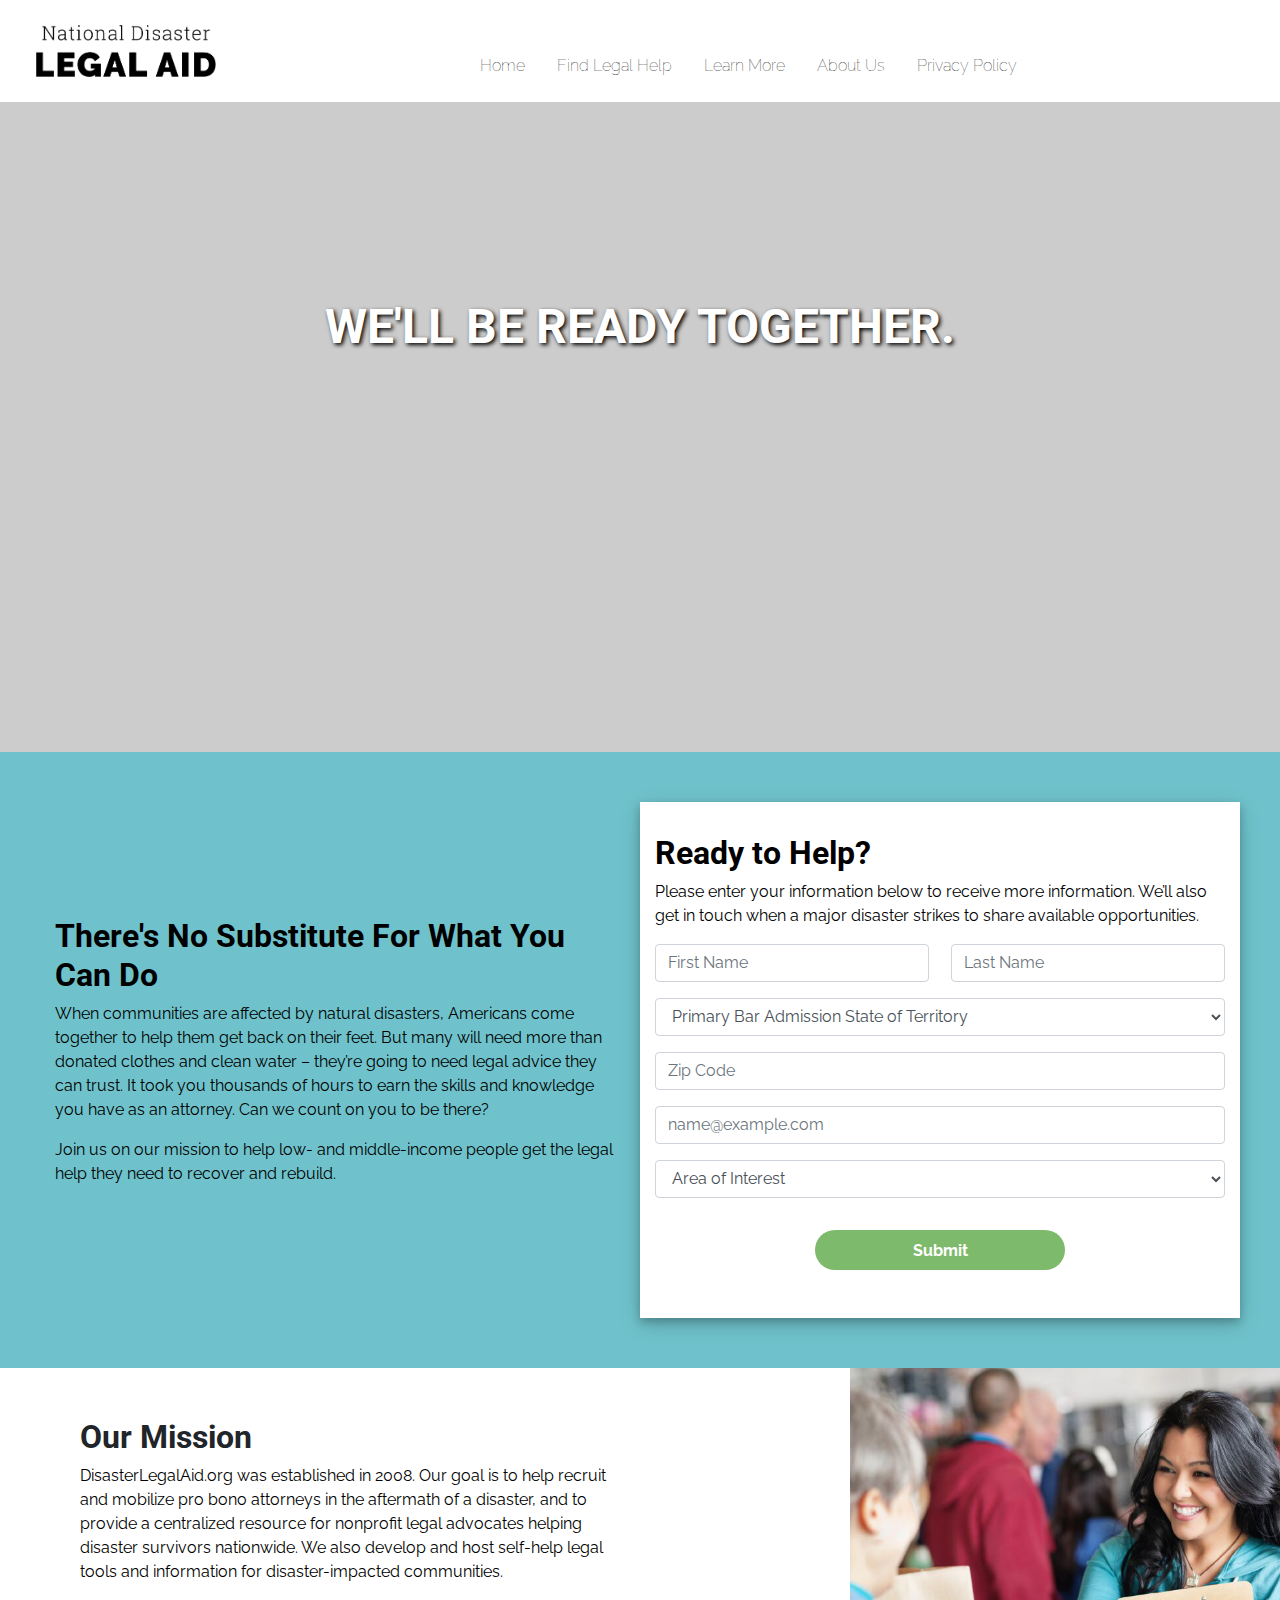
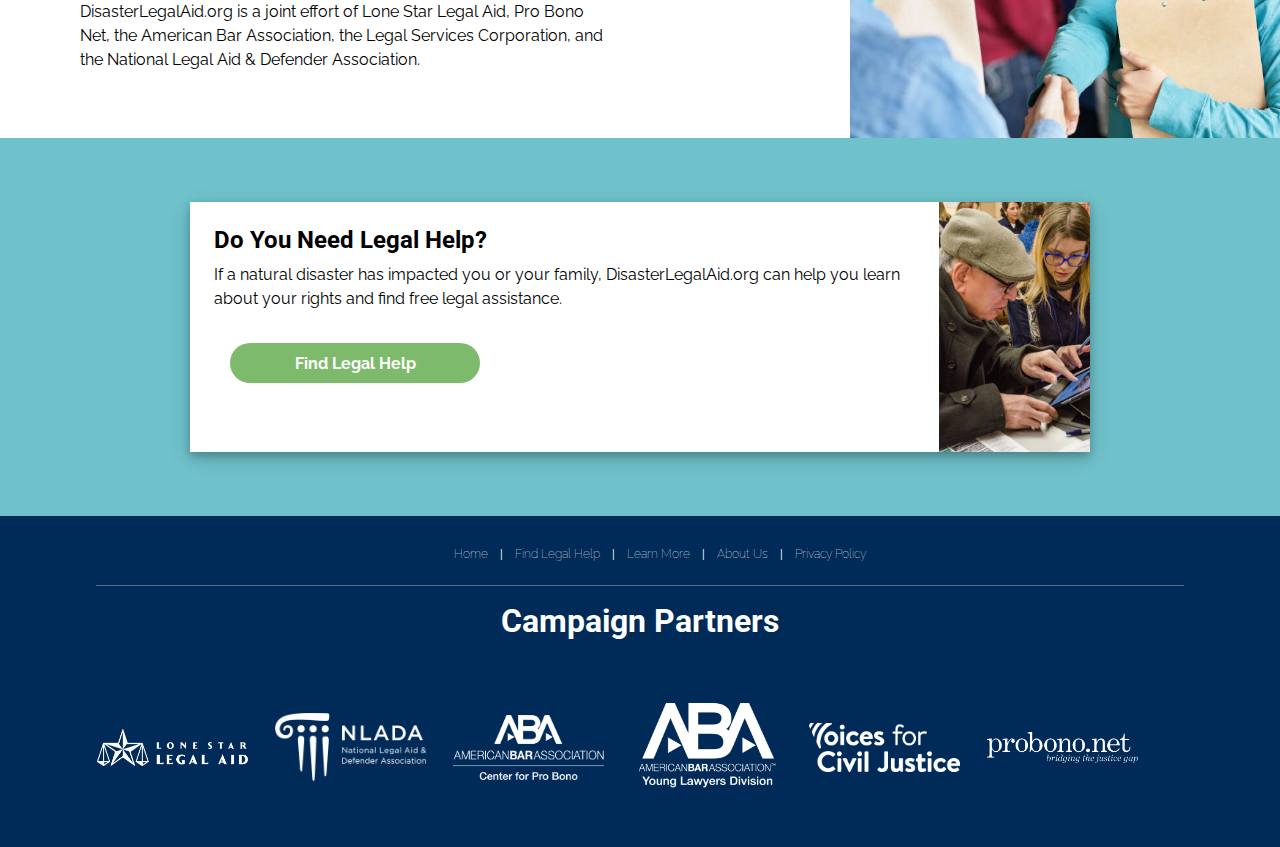
==== index.html @ 544c8083 "GA tag" ====
<!DOCTYPE html>
<html>
  <head>
    <meta charset = "utf-8">
  <meta name="viewport" content="width=device-width, initial-scale=1">
  <title>Volunteer - Disaster Legal Aid</title>
  <link rel="stylesheet" type="text/css" href="css/index.css">
  <link rel="stylesheet" href="https://stackpath.bootstrapcdn.com/bootstrap/4.3.1/css/bootstrap.min.css" integrity="sha384-ggOyR0iXCbMQv3Xipma34MD+dH/1fQ784/j6cY/iJTQUOhcWr7x9JvoRxT2MZw1T" crossorigin="anonymous">
    <link href="https://fonts.googleapis.com/css?family=Raleway" rel="stylesheet">
      <link href="https://fonts.googleapis.com/css?family=Roboto" rel="stylesheet">
  <link rel="stylesheet" type="text/css" href="https://maxcdn.bootstrapcdn.com/font-awesome/4.4.0/css/font-awesome.min.css">
  <link href="https://fonts.googleapis.com/css?family=Roboto&display=swap" rel="stylesheet">
  <link href="https://fonts.googleapis.com/css?family=Raleway&display=swap" rel="stylesheet">
  <script type="text/javascript" async="" src="https://www.google-analytics.com/analytics.js"></script>
  <script async="" src="https://www.googletagmanager.com/gtag/js?id=UA-3254976-32"></script>
  <script>
			var analyticsId = "UA-3254976-32";
			var sessionId = getCookie("SESSIONID") ? getCookie("SESSIONID") : setCookie("SESSIONID",guid(),365);
			window.dataLayer = window.dataLayer || [];
			function gtag(){dataLayer.push(arguments);}
			gtag( 'js', new Date() );
			gtag( 'config', analyticsId, {
				'dimension1': sessionId,
				'dimension2': Date.now()
			});
		</script>
  </head>
  <body class="container-fluid">

<nav class="navbar navbar-expand-lg  full-width navbar-custom" >
  <a class="navbar-brand" href="/"><img src="logos/nationalDisasterLegalAidBLK.png" alt="Disaster Legal Aid Logo"></a>
  <button class="navbar-toggler" type="button" data-toggle="collapse" data-target="#navbarSupportedContent" aria-controls="navbarSupportedContent" aria-expanded="false" aria-label="Toggle navigation">
<!--     <span class="navbar-toggler-icon"></span> -->
<span class="navbar-toggler-icon"><i class="fa fa-navicon"></i></span>
  </button>
  <div class="collapse navbar-collapse  text-left" id="navbarSupportedContent">
    <ul class="navbar-nav" float-lg-right>
      <li class="nav-item">
        <a class="nav-link" href="/" target="_blank">Home</a>
      </li>
      <li class="nav-item">
        <a class="nav-link" href="/legalhelp/" target="_blank">Find Legal Help</a>
      </li>
      <li class="nav-item">
        <a class="nav-link" href="#">Learn More</a>
      </li>
      <li class="nav-item">
        <a class="nav-link" href="/about/" target="_blank">About Us</a>
      </li>
      <li class="nav-item">
        <a class="nav-link" href="/disclaimer/" target="_blank">Privacy Policy</a>
      </li>
    </ul>
  </div>
</nav>

    <section class="header full-width">
      <h1>WE'LL BE READY TOGETHER.</h1>
    </section>

    <section class="volunteer-signup full-width area-spacing">
      <div class="container formText">
        <h2>There's No Substitute For What You Can Do</h2>
        <p>When communities are affected by natural disasters, Americans come together to help them get back on their feet. But many will need more than donated clothes and clean water – they’re going to need legal advice they can trust. It took you thousands of hours to earn the skills and knowledge you have as an attorney. Can we count on you to be there?<p>Join us on our mission to help low- and middle-income people get the legal help they need to recover and rebuild.</p>
      </div>

      <div class="container form">
        <h2>Ready to Help?</h2>

<!-- Form Redirect -->

<!-- Hidden iframe -->
<iframe name="secret-frame" width="0" height="0" border="0" style="display: none;"></iframe>

<!-- Script to redirect to a custom page -->
<script type="text/javascript">
// replace "ss-submit" with the ID of your submit button
document.getElementById("ss-submit").addEventListener("click", function(){
  // adds a delay because the results page loads before the form has a chance to submit
  setTimeout(function() {
    // replace the url in quotes below to where you want to the user to be redirected to
    window.location = "thankYou.html";
  }, 1000);
});
</script>

        <form action="https://docs.google.com/forms/d/e/1FAIpQLScfr3gOMSsjPT8p-qqspWNK3VT_Y4ADbwQ43Pd9TJvDcV4FFA/formResponse">
          <p>Please enter your information below to receive more information. We’ll also get in touch when a major disaster strikes to share available opportunities.</p>
          <div class="form-name">
              <div class="form-group name-field">
                <input name="entry.1687598715"type="text" class="form-control" id="exampleFormControlInput1" placeholder="First Name">
              </div>
              <div class="form-group name-field">
                <input name="entry.924260050" type="text" class="form-control " id="exampleFormControlInput1" placeholder="Last Name">
              </div>
          </div>
           <div class="form-group">
            <select name="entry.1540857647" class="form-control" id="exampleFormControlSelect1" placeholder="Primary Bar Admission State of Territory">
              <option selected disabled>Primary Bar Admission State of Territory</option>
              <option name="entry.1540857647" value="Alabama">Alabama</option>
              <option name="entry.1540857647" value="Alaska">Alaska</option>
              <option name="entry.1540857647" value="Arizona">Arizona</option>
              <option name="entry.1540857647" value="Arkansas">Arkansas</option>
              <option name="entry.1540857647" value="California">California</option>
              <option name="entry.1540857647" value="Colorado">Colorado</option>
              <option name="entry.1540857647" value="Connecticut">Connecticut</option>
              <option name="entry.1540857647" value="Delaware">Delaware</option>
              <option name="entry.1540857647" value="District Of Columbia">District Of Columbia</option>
              <option name="entry.1540857647" value="Florida">Florida</option>
              <option name="entry.1540857647" value="Georgia">Georgia</option>
              <option name="entry.1540857647" value="Hawaii">Hawaii</option>
              <option name="entry.1540857647" value="Idaho">Idaho</option>
              <option name="entry.1540857647" value="Illinois">Illinois</option>
              <option name="entry.1540857647" value="Indiana">Indiana</option>
              <option name="entry.1540857647" value="Iowa">Iowa</option>
              <option name="entry.1540857647" value="Kansas">Kansas</option>
              <option name="entry.1540857647" value="Kentucky">Kentucky</option>
              <option name="entry.1540857647" value="Louisiana">Louisiana</option>
              <option name="entry.1540857647" value="Maine">Maine</option>
              <option name="entry.1540857647" value="Maryland">Maryland</option>
              <option name="entry.1540857647" value="Massachusetts">Massachusetts</option>
              <option name="entry.1540857647" value="Michigan">Michigan</option>
              <option name="entry.1540857647" value="Minnesota">Minnesota</option>
              <option name="entry.1540857647" value="Mississippi">Mississippi</option>
              <option name="entry.1540857647" value="Missouri">Missouri</option>
              <option name="entry.1540857647" value="Montana">Montana</option>
              <option name="entry.1540857647" value="Nebraska">Nebraska</option>
              <option name="entry.1540857647" value="Nevada">Nevada</option>
              <option name="entry.1540857647" value="New Hampshire">New Hampshire</option>
              <option name="entry.1540857647" value="New Jersey">New Jersey</option>
              <option name="entry.1540857647" value="New Mexico">New Mexico</option>
              <option name="entry.1540857647" value="New York">New York</option>
              <option name="entry.1540857647" value="North Carolina">North Carolina</option>
              <option name="entry.1540857647" value="North Dakota">North Dakota</option>
              <option name="entry.1540857647" value="Ohio">Ohio</option>
              <option name="entry.1540857647" value="Oklahoma">Oklahoma</option>
              <option name="entry.1540857647" value="Oregon">Oregon</option>
              <option name="entry.1540857647" value="Pennsylvania">Pennsylvania</option>
              <option name="entry.1540857647" value="Rhode Island">Rhode Island</option>
              <option name="entry.1540857647" value="South Carolina">South Carolina</option>
              <option name="entry.1540857647" value="South Dakota">South Dakota</option>
              <option name="entry.1540857647" value="Tennessee">Tennessee</option>
              <option name="entry.1540857647" value="Texas">Texas</option>
              <option name="entry.1540857647" value="Utah">Utah</option>
              <option name="entry.1540857647" value="Vermont">Vermont</option>
              <option name="entry.1540857647" value="Virginia">Virginia</option>
              <option name="entry.1540857647" value="Washington">Washington</option>
              <option name="entry.1540857647" value="West Virginia">West Virginia</option>
              <option name="entry.1540857647" value="Wisconsin">Wisconsin</option>
              <option name="entry.1540857647" value="Wyoming">Wyoming</option>
            </select>
          </div>
          <div class="form-group">
            <input name="entry.826848541" type="number" class="form-control" id="exampleFormControlInput1" placeholder="Zip Code" size="6">
          </div>
          <div class="form-group">
            <input name="entry.947371666" type="email" class="form-control" id="exampleFormControlInput1" placeholder="name@example.com">
          </div>
          <div class="form-group">
            <select name="entry.2019668768" class="form-control" id="exampleFormControlSelect1">
              <option selected disabled>Area of Interest</option>
              <option name="entry.2019668768" value="FEMA applications and appeals">Fema Applications and Appeals</option>
              <option name="entry.2019668768" value="Insurance Issues">Insurance Issues</option>
              <option name="entry.2019668768" value="Disaster Relief Presentations and/or Trainings">Disaster Relief Presentations and/or Trainings</option>
              <option name="entry.2019668768" value="I’m new to this and would like to learn more about the opportunities">I'm new to this and wuold like to more about the opportunities</option>
              <option name="entry.2019668768" value="Other">Other</option>
            </select>
          </div>
          <div class=submit-button>
            <a href="thankYou"><input type="submit" name="submit" class="btn btn-lg round"></a>
          </div>
        </form>
      </div>
    </section>

    <section class="mission full-width">

      <div class="mission-image">
        <img src="image/mission.jpeg" alt="">
      </div>

      <div class="mission-text container area-spacing">
        <h2>Our Mission</h2>
        <p>DisasterLegalAid.org was established in 2008. Our goal is to help recruit and mobilize pro bono attorneys in the aftermath of a disaster, and to provide a centralized resource for nonprofit legal advocates helping disaster survivors nationwide. We also develop and host self-help legal tools and information for disaster-impacted communities.<p>DisasterLegalAid.org is a joint effort of Lone Star Legal Aid, Pro Bono Net, the American Bar Association, the Legal Services Corporation, and the National Legal Aid & Defender Association.</p>
      </div>
    </section>

    <section class="options full-width">
      <div class="info-section volunteer">
        <div class="info-text">
        <h2>Do You Need Legal Help?</h2>
        <p>If a natural disaster has impacted you or your family, DisasterLegalAid.org can help you learn about your rights and find free legal assistance.</p>
        <a href="#"><button type="button" class="btn btn-lg round">Find Legal Help</button></a>
      </div>
      <div class="info-image">
        <img src="image/legalHelp.jpg" class="img-fluid" alt="legal help">
      </div>
      </div>
    </section>

    <footer class="full-width">
    <div class=" footer-links">
      <ul>
        <li><a href="www.disasterlegalaid.org ">Home</a></li>
        <li>|</li>
        <li><a href="www.disasterlegalaid.org/legalhelp/ ">Find Legal Help</a></li>
        <li>|</li>
        <li><a href="#">Learn More</a></li>
        <li>|</li>
        <li><a href="https://www.disasterlegalaid.org/about/ ">About Us</a></li>
        <li>|</li>
        <li><a href="https://www.disasterlegalaid.org/disclaimer/ ">Privacy Policy</a></li>
      </ul>
    </div>
    <hr>
   <h2>Campaign Partners</h2>
    <div class="container footer-logos">
      <div class="logos">
        <a href="https://lonestarlegal.blog/" target="_blank"><img src="logos/LoneStar_Logo.png" alt="Lonestar Legal Aid Logo"></a>
        <a href="http://www.nlada.org/" target="_blank"><img src="logos/NLADA_Logo.png" alt="NLADA Logo"></a>
        <a href="https://www.americanbar.org/groups/center-pro-bono/" target="_blank"><img src="logos/abaCenterProBonoLogo.png" alt="American Bar Association - Center for Pro Bono Logo"></a>
        <a href="https://www.americanbar.org/groups/young_lawyers/disaster_legal_services/" target="_blank"><img src="logos/abaYldLogo.png" alt="American Bar Association - Young Lawyers Division Logo"></a>
        <a href="https://voicesforciviljustice.org/" target="_blank"><img src="logos/VoicesForCivilJusticeLogo.png" alt="Voices for Civil Justice Logo"></a>
        <a href="www.probono.net" target="_blank"><img src="logos/Probono_Logo.png" alt="ProBono.net Logo"></a>
      </div>
    </div>
    </footer>


  <script src="https://code.jquery.com/jquery-3.3.1.slim.min.js" integrity="sha384-q8i/X+965DzO0rT7abK41JStQIAqVgRVzpbzo5smXKp4YfRvH+8abtTE1Pi6jizo" crossorigin="anonymous"></script>
  <script src="https://cdnjs.cloudflare.com/ajax/libs/popper.js/1.14.7/umd/popper.min.js" integrity="sha384-UO2eT0CpHqdSJQ6hJty5KVphtPhzWj9WO1clHTMGa3JDZwrnQq4sF86dIHNDz0W1" crossorigin="anonymous"></script>
  <script src="https://stackpath.bootstrapcdn.com/bootstrap/4.3.1/js/bootstrap.min.js" integrity="sha384-JjSmVgyd0p3pXB1rRibZUAYoIIy6OrQ6VrjIEaFf/nJGzIxFDsf4x0xIM+B07jRM" crossorigin="anonymous"></script>
  </body>
</html>
---- css/index.css ----
/*GENERAL APPLY TO ALL*/
*{
  font-family: 'Raleway', sans-serif;
}
body{
  font-size: 16px;
  color: 232323;
  font-weight: medium;
}

h2{
  font-family: 'Roboto', sans-serif;
  font-size: 2em;
  font-weight: bold;
  color:232323;
}
.full-width{
  width: 100vw;
  position: relative;
  margin-left: -50vw;
  left: 50%;
}
.area-spacing{
  padding-top: 50px;
  padding-bottom: 50px;
}

:root {
  --teal-color: #6FC2CB;
  --gray-color:#74757a;
  --dark-blue-color:#002B58;
  --green-color:#7EBA6B;
}
.btn-lg.round {
  border-radius: 24px;
  background-color: var(--green-color);
  color:white;
  font-weight: bold;
  font-size: 1em;
  line-height: 1.5em;
  width:250px;
  height:2.5em;
  margin: 1em;
}

.navbar-custom{
  background-color: white!important;
}
.navbar-brand img{
  width: 200px;
  padding-left: 1em;
}
.navbar-nav .nav-link {
  color: black;
}
.navbar-nav .nav-link:hover {
  color: gray;
}

.nav-item{
  font-weight:lighter;
}
/*HEADER SECTION*/
.header{
  background-image: url('../image/header.jpg');
  background-color: #cccccc;
  background-repeat: no-repeat;
  height:450px;
  background-position: top;
  background-size: cover;

}
.header h1{
  text-align: center;
    font-family: 'Roboto', sans-serif;
    text-shadow: 2px 2px 4px black;
  vertical-align: middle;
  line-height:450px;
  color:white;
  font-weight:bolder;
  font-size:  3em;
}
/*HEADER SECTION MEDIA QUERIES*/
  @media screen and (max-width: 800px) {
    .header h1{
      font-size: 2.5rem;
    }
}

  @media screen and (max-width: 600px) {
    .header{
      height: 400px;
    }
    .header h1{
      font-size: 2em;
      line-height:400px;
    }

    h2{
      font-size:  1em;
    }
}

  @media screen and (max-width: 500px) {
    .header h1{
      font-size: 1.75em;
      line-height:400px;
    }
}

@media screen and (max-width: 400px) {
  .header{
    height: 350px;
  }
  .header h1{
    font-size: 1.5em;
    line-height:350px;
  }
}

@media screen and (min-width: 985px) {
  .header{
    height: 650px;
  }

}
/*MISSION SECTION*/
.mission{
  display: flex;
  flex-direction:column;
  justify-content:center;

}
.mission-text{
  width: 100%;
}
.mission img{
  width: 100%;
}
.mission p{
  color: black;
}
.mission h2{
  font-weight: bold;
}
/*MISSION SECTION MEDIA QUERIES*/
@media (max-width: 1528px) and (min-width: 1056px) {
  .mission-image img{
    object-fit: cover;
    width:100%;
    height: 100%;
  }
}
@media screen and (min-width: 1056px) {
  .mission{
  display: flex;
  flex-direction:row-reverse;
  justify-content:center;
}
.mission .container{
  padding-left: 5em;
}

  .mission-text{
    padding-left: 3em;
  }

  .mission-img{
    min-height: 900px;
  }

  .mission-text p{
        max-width: 70%;
  }
}


/*FORM SECTION*/
.volunteer-signup{
  background-color: var( --teal-color);
  color:black;
  display: flex;
  flex-direction: row;
  align-items:center;
  text-align: center;
  padding-left: 40px;
  padding-right: 40px;
}
.form{
  background-color: white;
  color: black;
  text-align: left;
  padding: 2em;
  display: flex;
  flex-direction:column;
  justify-content:center;
  box-shadow: 0 4px 8px 0 rgba(0, 0, 0, 0.2), 0 6px 20px 0 rgba(0, 0, 0, 0.19);
}
.formText h2{
  color:black;
  text-align: center;
  font-weight: bold;

}

.form h2{
  text-align: left;
    font-weight: bold;
}

.submit-button{
    text-align: center;
    font-weight: bold;
}

/*FORM SECTION MEDIA QUERIES*/
@media screen and (max-width: 750px) {
  .volunteer-signup{
    display: flex;
    flex-wrap:wrap;
    height:auto;
  }
  .formText {
    vertical-align: none;
    line-height: 1.5em;
  }
}

@media screen and (min-width: 751px) {
  .form-name{
    display: flex;
    flex-direction: row;
    justify-content:  space-between;
  }

  .formText h2, p{
  text-align: left;
}

.name-field{
   width:48%;
  }
}

@media screen and (min-width: 1500px) {
 form{
  width: 75%;
  margin: auto;
 }
}


/*VOLUNTEER OPTIONS*/
.options{
  background-color: var(--teal-color);
  padding: 3em 0.5em;
  display: flex;
  flex-direction:column;
  align-items:center;
}
.info-section{
  background-color: white;
  box-shadow: 0 4px 8px 0 rgba(0, 0, 0, 0.2), 0 6px 20px 0 rgba(0, 0, 0, 0.19);
  margin: 1em 0em;
  display: flex;
  color: black;
  width: 90%;
  max-width: 900px;
}
.info-section h2{
  font-size: 1.5em;
  font-weight: bold;
}
.info-section a{
  text-decoration: none;
}
.info-text{
  padding: 1.5em 1.5em 0 1.5em;
}
.info-section img{
  max-width: 100%;
  height: 100%;
  margin-right:-15px;
}
  .info-image img{
  object-fit: cover;
  width:100%;
  height: 100%;
}

}
/*VOLUNTEER OPTIONS MEDIA QUERIES*/
@media screen and (max-width: 790px) {
  .info-section .btn-lg.round {
    font-size: .95em;
    font-weight: bold;
    line-height: 1em;
    width:225px;
    height:2em;
  }
  .info-section h2{
    font-size:16px;
  }

}
@media screen and (max-width: 670px) {
  .info-section h2{
    font-size: 1.25em;
  }
  .info-text{
    font-size: .90em;
  }
}
@media screen and (max-width: 600px) {
  .info-section img{
    display: none;
  }
  .info-section{
    text-align: center;
    font-size: 1em;
  }
  .info-section .btn-lg.round {
    font-size: 1em;
    font-weight: bold;
    line-height: 1.5em;
    width:250px;
    height:2.5em;
    margin: 1em;
  }
}
@media screen and (min-width: 600px) {
  .info-section{
    height: 250px;
  }
}
/*FOOTER SECTION*/
footer{
  background-color: var(--dark-blue-color);
  margin:0px;
  padding: 0;
  text-align: center;
  font-size: 0.75em;
}
footer h2{
  color:white;
  font-weight: bold;
}
ul{
  list-style: none;
  width: 100%;
  margin: auto;
  padding-top: 1.85em;
  display: flex;
  flex-wrap:nowrap;
  justify-content: center;
}
ul li{
  display: inline-block;
  color:white;
  padding: 0.5em;
}
li a{
  text-decoration: none;
  color:white;
  font-weight: lighter;
}
hr{
  width:85%;
  background-color: var(--gray-color);
}
.footer-logos{
  display: flex;
  flexwrap: wrap;
  justify-content:space-between;
  padding:1em;
}
.footer-logos img{
  max-width: 175px;
  padding: 1em 1em;
}

.footer-links ul li a{
  font-weight: lighter;
  text-decoration: none;
  cursor: pointer;
}

.footer-links ul li a:hover{
  text-decoration: none;
  color:white;
}
/*FOOTER MEDIA QUERIES*/

@media screen and (max-width: 500px) {
    .footer-links ul li a{
        font-size:  .75em;
    }
     ul li{
      padding: .25em;
     }
     ul{
      padding-left: 0px;
     }
}

/*thank you page*/
.return{
    text-align: center;
  vertical-align: middle;
}
.returnH{
  line-height: auto;
}

.return a{
  text-decoration: none;
  color:white;
}
.return a:hover{
  text-decoration: none;
  color:white;
}
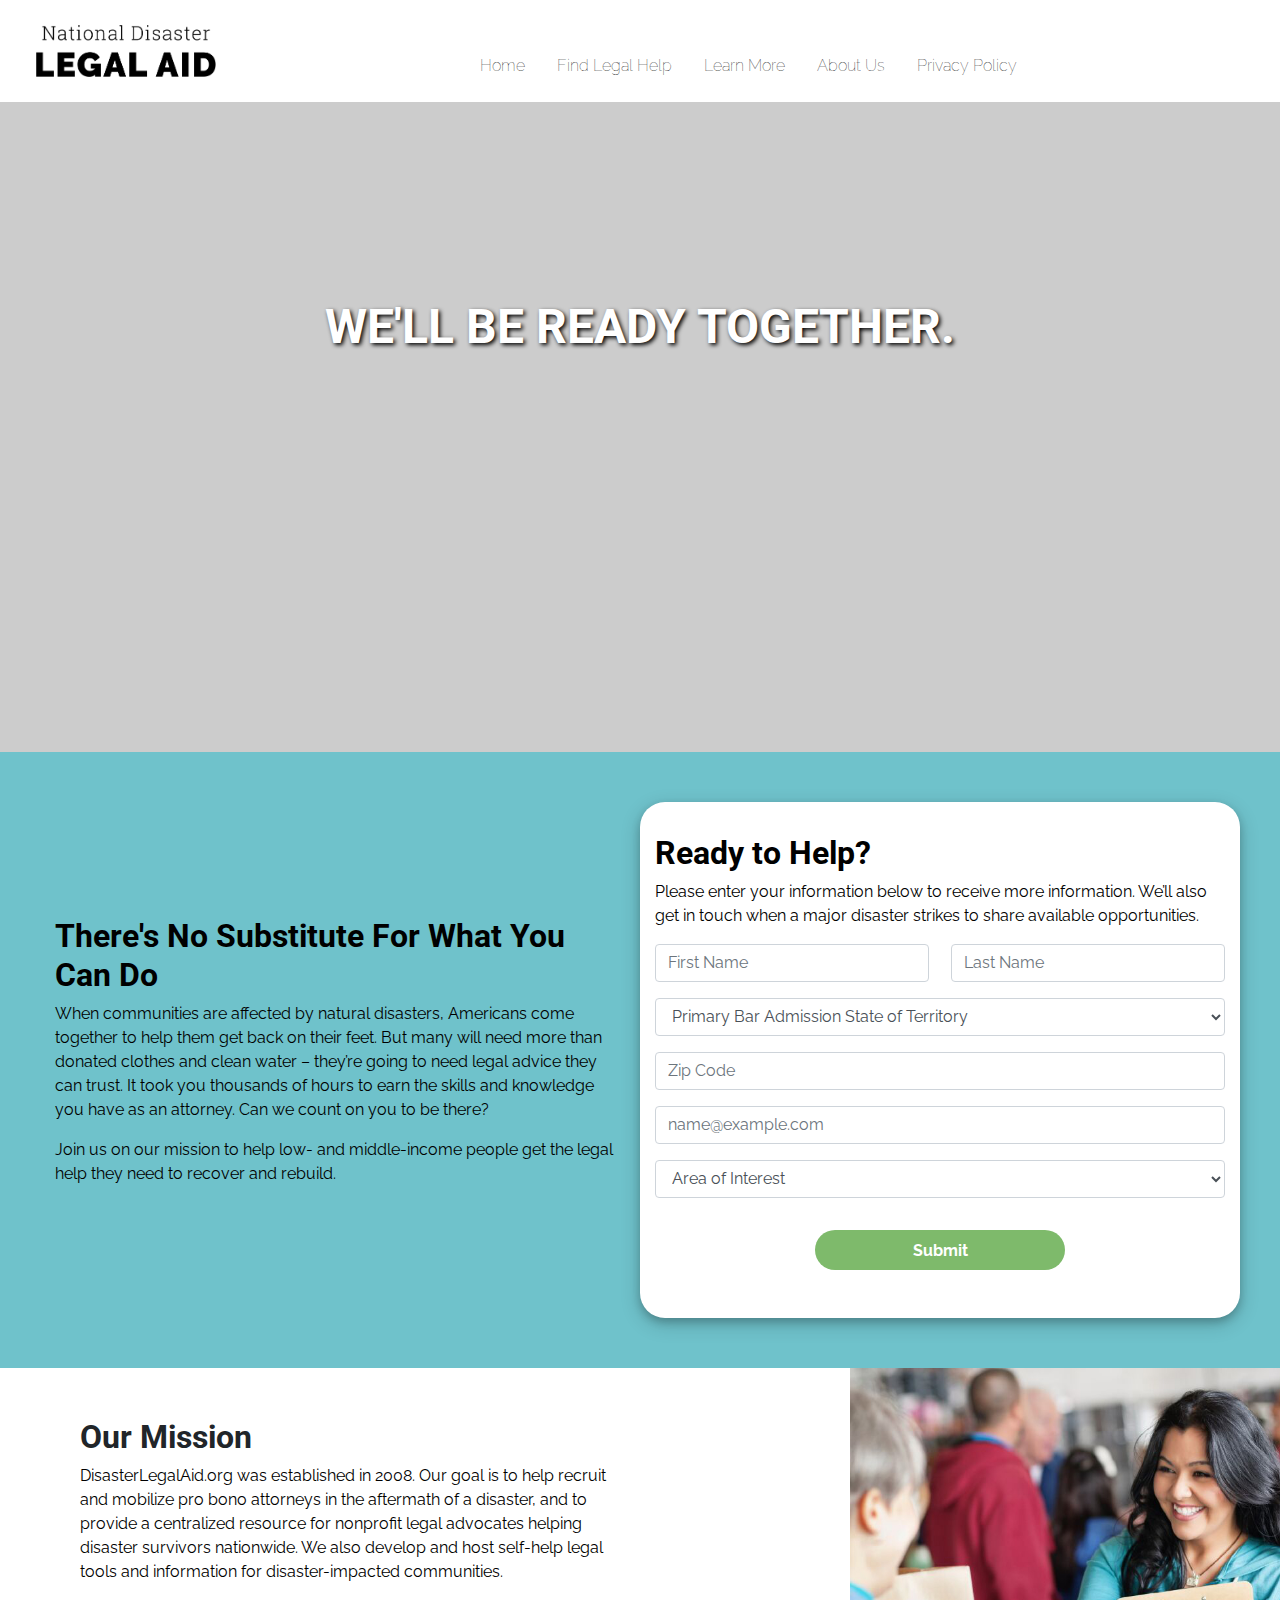
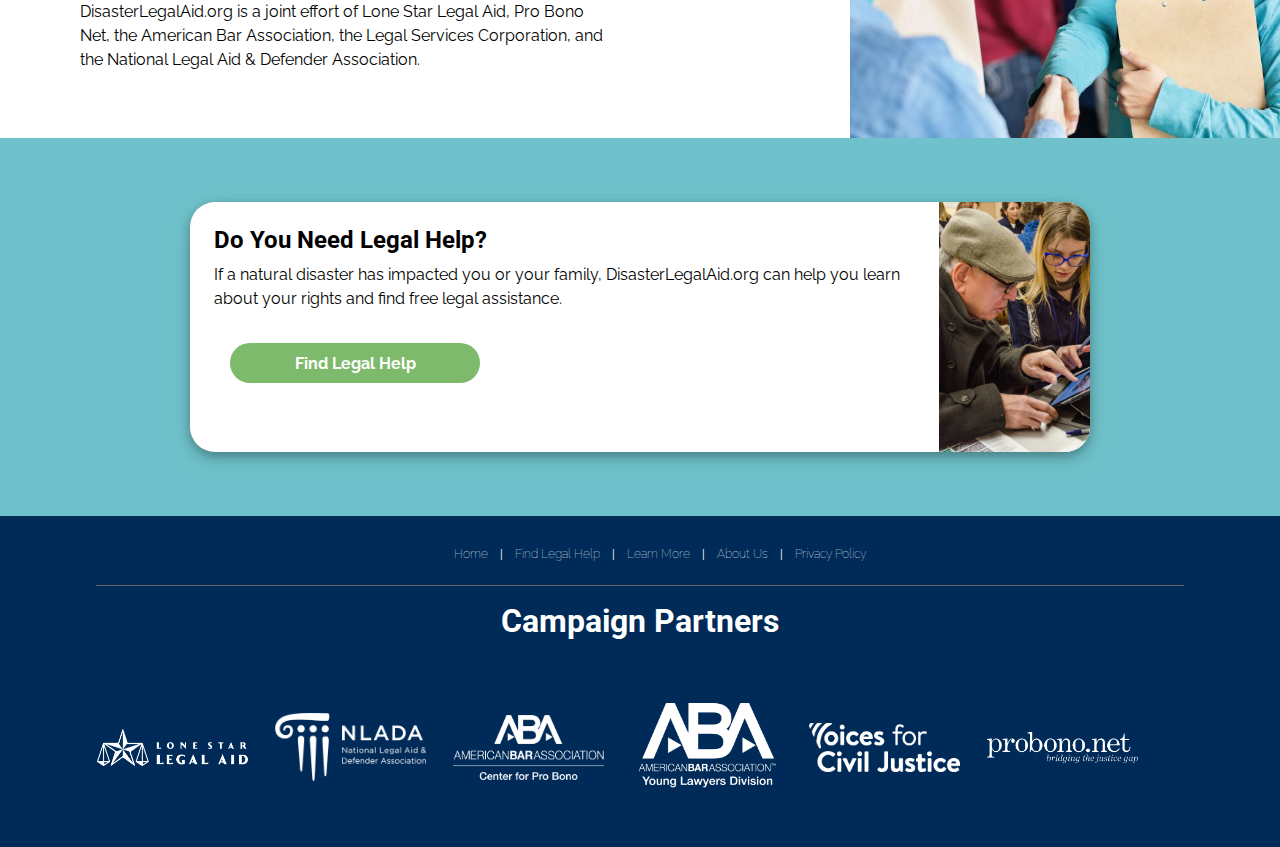
==== commit c9485919: "nav" ====
--- a/index.html
+++ b/index.html
@@ -34,7 +34,7 @@
 <span class="navbar-toggler-icon"><i class="fa fa-navicon"></i></span>
   </button>
   <div class="collapse navbar-collapse  text-left" id="navbarSupportedContent">
-    <ul class="navbar-nav" float-lg-right>
+    <ul class="navbar-nav" float-right>
       <li class="nav-item">
         <a class="nav-link" href="/" target="_blank">Home</a>
       </li>
--- a/css/index.css
+++ b/css/index.css
@@ -50,8 +50,13 @@
   width: 200px;
   padding-left: 1em;
 }
+.navbar-nav {
+  
+  float: right;
+}
 .navbar-nav .nav-link {
   color: black;
+  float: right;
 }
 .navbar-nav .nav-link:hover {
   color: gray;
@@ -189,6 +194,7 @@
 .form{
   background-color: white;
   color: black;
+  border-radius: 25px;
   text-align: left;
   padding: 2em;
   display: flex;
@@ -260,6 +266,7 @@
 }
 .info-section{
   background-color: white;
+  border-radius: 25px;
   box-shadow: 0 4px 8px 0 rgba(0, 0, 0, 0.2), 0 6px 20px 0 rgba(0, 0, 0, 0.19);
   margin: 1em 0em;
   display: flex;
@@ -285,6 +292,7 @@
   .info-image img{
   object-fit: cover;
   width:100%;
+  border-radius: 0px 25px 25px 0px;
   height: 100%;
 }
 
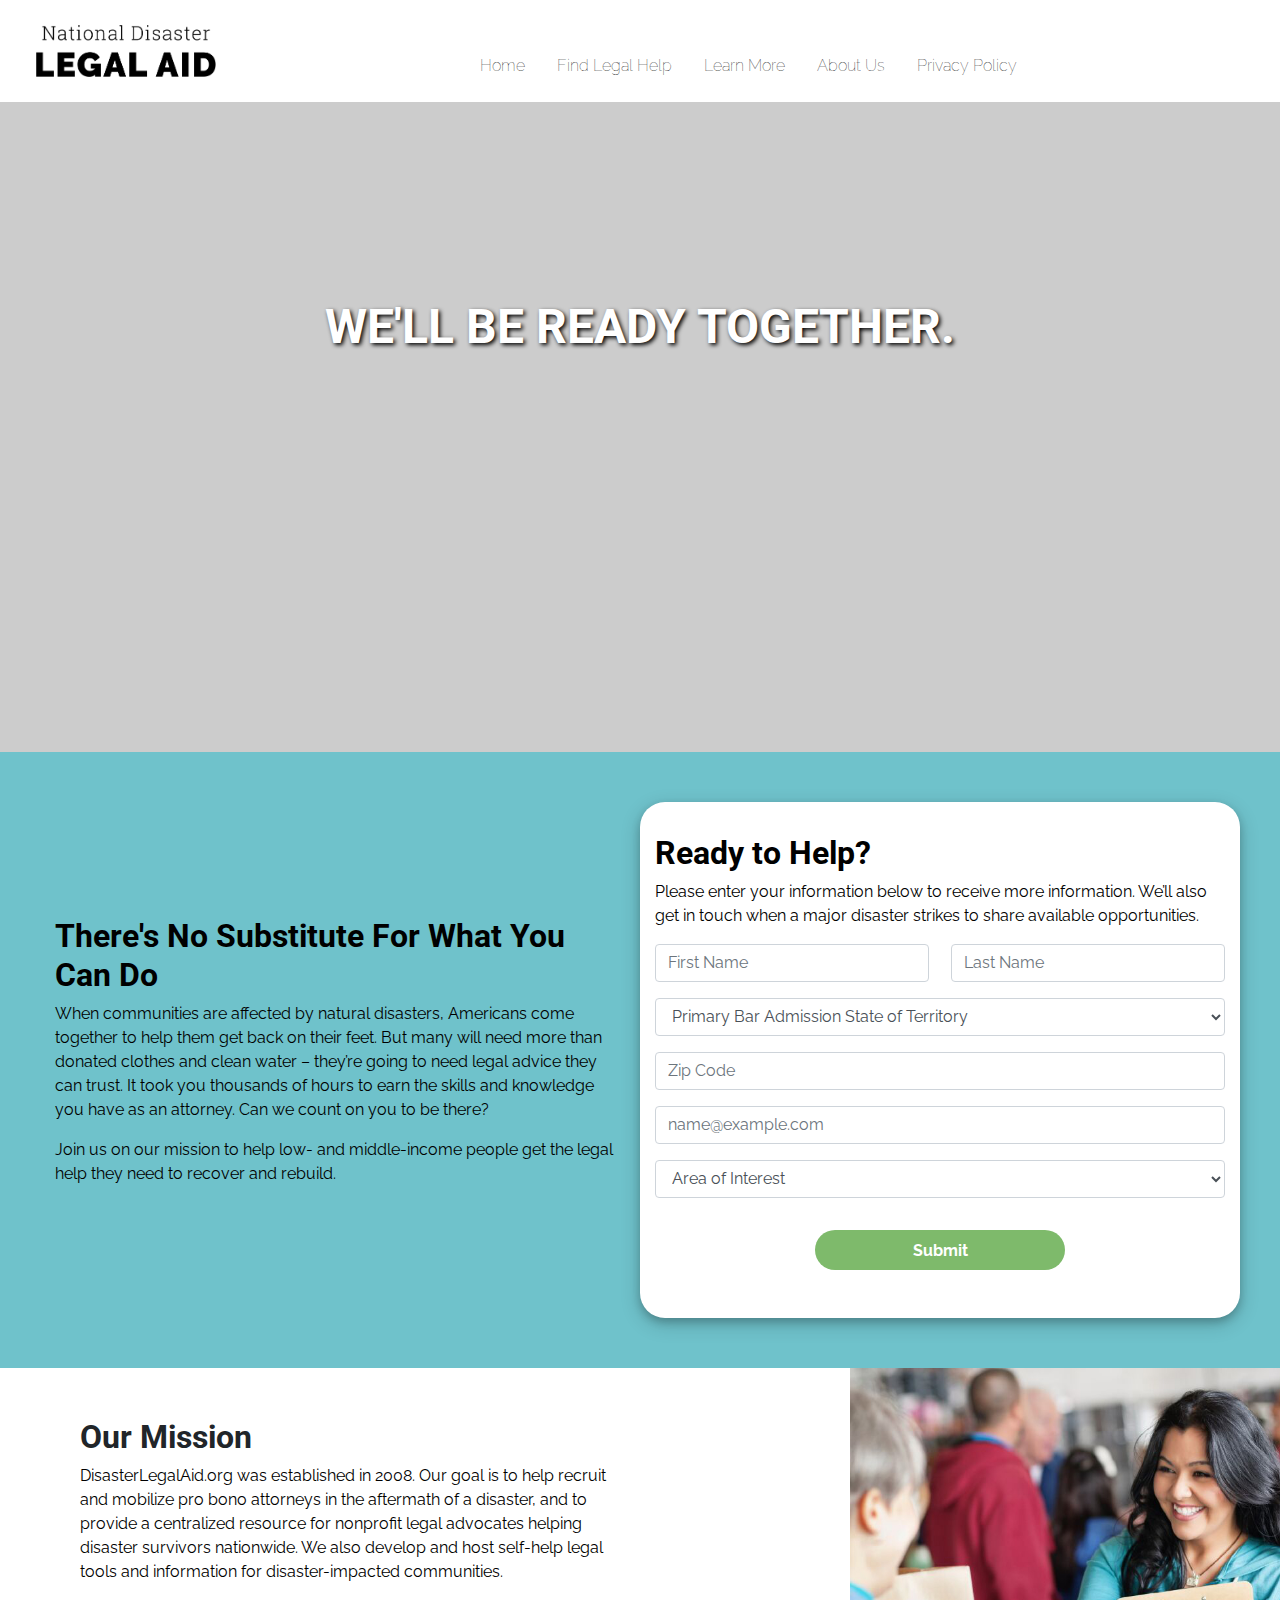
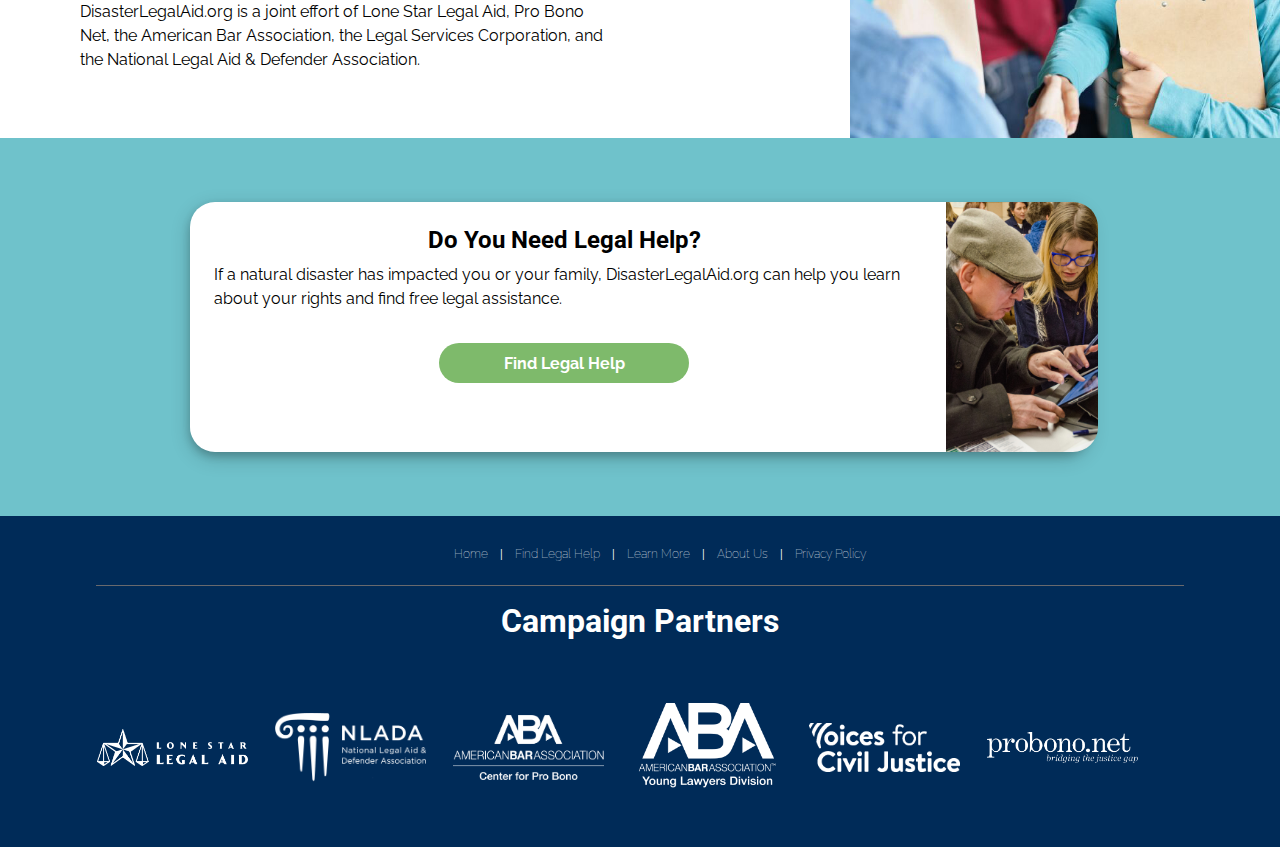
==== commit 2e9863d5: "Fixed custom thank you page after submitting form" ====
--- a/index.html
+++ b/index.html
@@ -11,19 +11,6 @@
   <link rel="stylesheet" type="text/css" href="https://maxcdn.bootstrapcdn.com/font-awesome/4.4.0/css/font-awesome.min.css">
   <link href="https://fonts.googleapis.com/css?family=Roboto&display=swap" rel="stylesheet">
   <link href="https://fonts.googleapis.com/css?family=Raleway&display=swap" rel="stylesheet">
-  <script type="text/javascript" async="" src="https://www.google-analytics.com/analytics.js"></script>
-  <script async="" src="https://www.googletagmanager.com/gtag/js?id=UA-3254976-32"></script>
-  <script>
-			var analyticsId = "UA-3254976-32";
-			var sessionId = getCookie("SESSIONID") ? getCookie("SESSIONID") : setCookie("SESSIONID",guid(),365);
-			window.dataLayer = window.dataLayer || [];
-			function gtag(){dataLayer.push(arguments);}
-			gtag( 'js', new Date() );
-			gtag( 'config', analyticsId, {
-				'dimension1': sessionId,
-				'dimension2': Date.now()
-			});
-		</script>
   </head>
   <body class="container-fluid">
 
@@ -34,7 +21,7 @@
 <span class="navbar-toggler-icon"><i class="fa fa-navicon"></i></span>
   </button>
   <div class="collapse navbar-collapse  text-left" id="navbarSupportedContent">
-    <ul class="navbar-nav" float-right>
+    <ul class="navbar-nav" float-lg-right>
       <li class="nav-item">
         <a class="nav-link" href="/" target="_blank">Home</a>
       </li>
@@ -67,24 +54,15 @@
       <div class="container form">
         <h2>Ready to Help?</h2>
 
-<!-- Form Redirect -->
-
-<!-- Hidden iframe -->
-<iframe name="secret-frame" width="0" height="0" border="0" style="display: none;"></iframe>
-
 <!-- Script to redirect to a custom page -->
-<script type="text/javascript">
-// replace "ss-submit" with the ID of your submit button
-document.getElementById("ss-submit").addEventListener("click", function(){
-  // adds a delay because the results page loads before the form has a chance to submit
-  setTimeout(function() {
-    // replace the url in quotes below to where you want to the user to be redirected to
-    window.location = "thankYou.html";
-  }, 1000);
-});
-</script>
-
-        <form action="https://docs.google.com/forms/d/e/1FAIpQLScfr3gOMSsjPT8p-qqspWNK3VT_Y4ADbwQ43Pd9TJvDcV4FFA/formResponse">
+<script type="text/javascript">var submitted=false;</script>
+<iframe name="hidden_iframe" id="hidden_iframe" style="display:none;"
+onload="if(submitted) {window.location='thankYou.html';}"></iframe>
+
+
+
+
+        <form action="https://docs.google.com/forms/d/e/1FAIpQLScfr3gOMSsjPT8p-qqspWNK3VT_Y4ADbwQ43Pd9TJvDcV4FFA/formResponse" method="post" target="hidden_iframe" onsubmit="submitted=true;">
           <p>Please enter your information below to receive more information. We’ll also get in touch when a major disaster strikes to share available opportunities.</p>
           <div class="form-name">
               <div class="form-group name-field">
--- a/css/index.css
+++ b/css/index.css
@@ -50,13 +50,8 @@
   width: 200px;
   padding-left: 1em;
 }
-.navbar-nav {
-  
-  float: right;
-}
 .navbar-nav .nav-link {
   color: black;
-  float: right;
 }
 .navbar-nav .nav-link:hover {
   color: gray;
@@ -198,6 +193,7 @@
   text-align: left;
   padding: 2em;
   display: flex;
+  text-align: center;
   flex-direction:column;
   justify-content:center;
   box-shadow: 0 4px 8px 0 rgba(0, 0, 0, 0.2), 0 6px 20px 0 rgba(0, 0, 0, 0.19);
@@ -263,6 +259,7 @@
   display: flex;
   flex-direction:column;
   align-items:center;
+  text-align: center;
 }
 .info-section{
   background-color: white;
@@ -283,6 +280,7 @@
 }
 .info-text{
   padding: 1.5em 1.5em 0 1.5em;
+  text-align: center;
 }
 .info-section img{
   max-width: 100%;
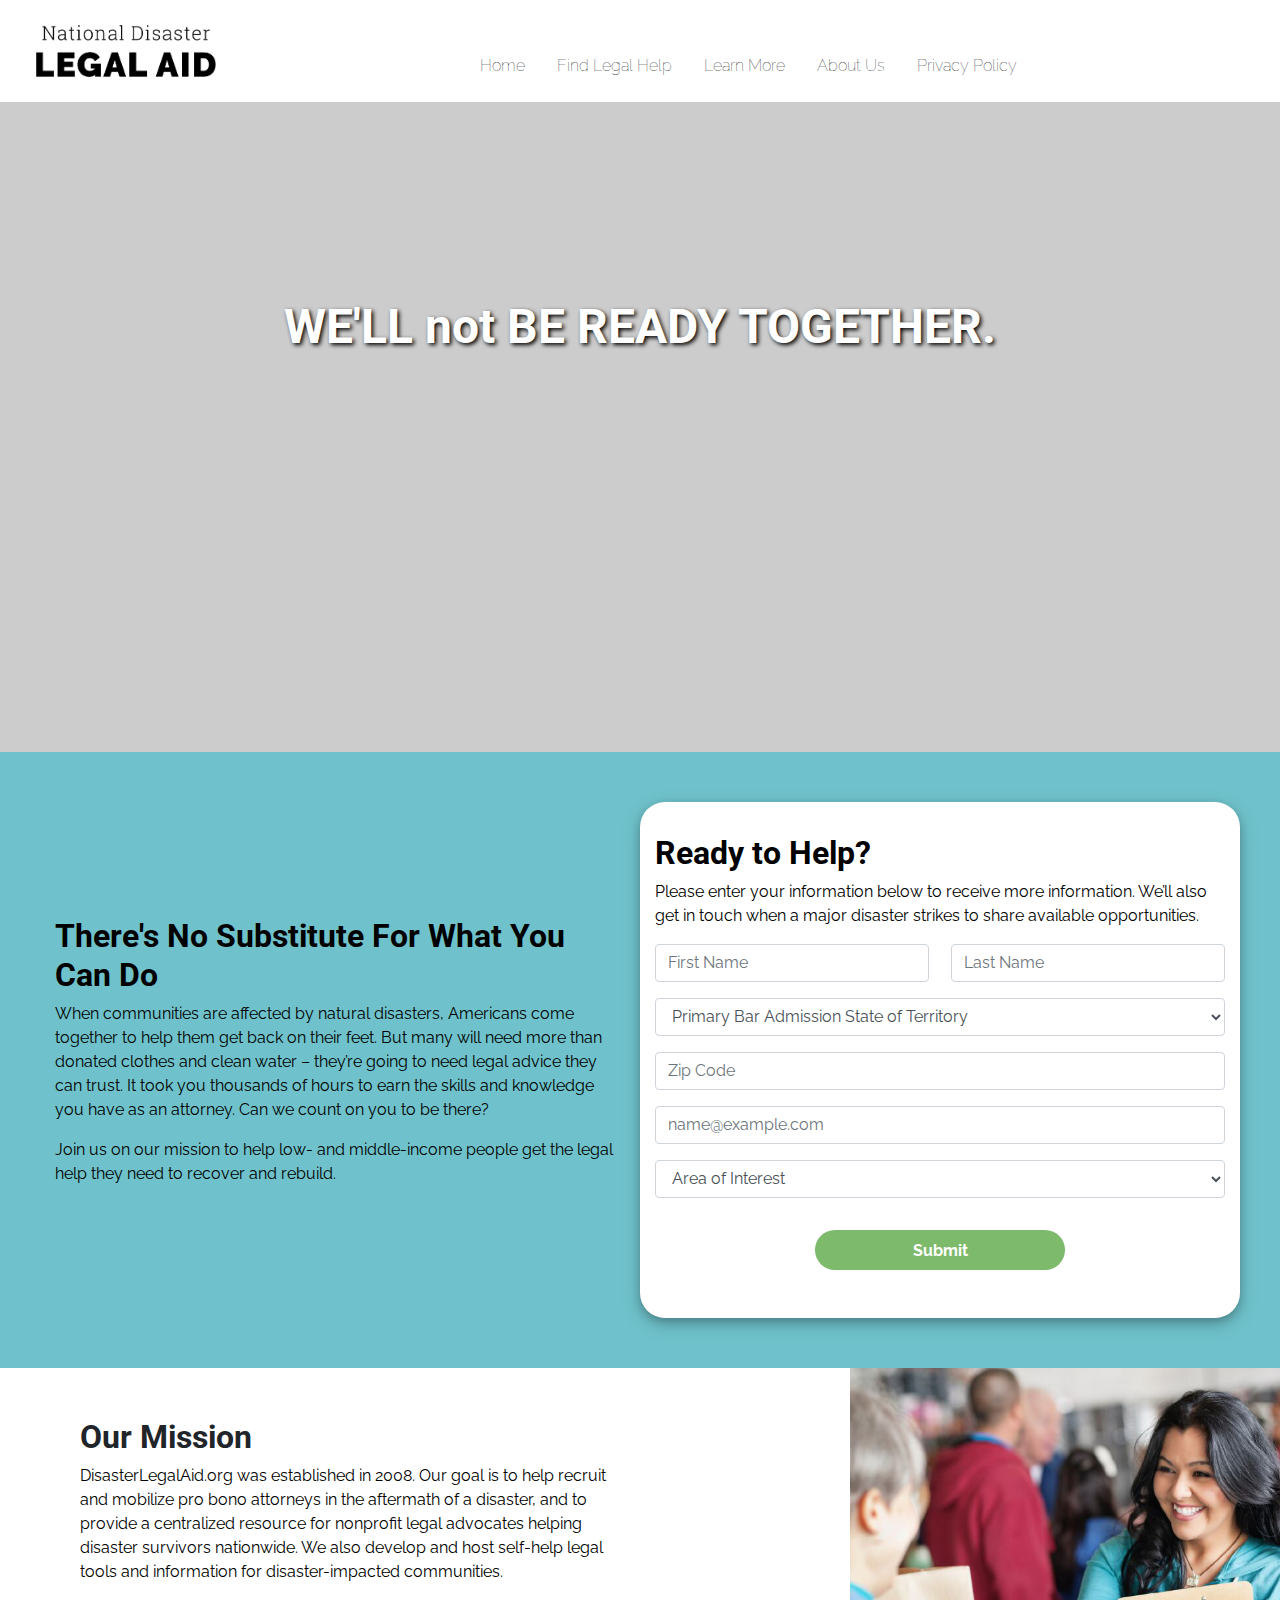
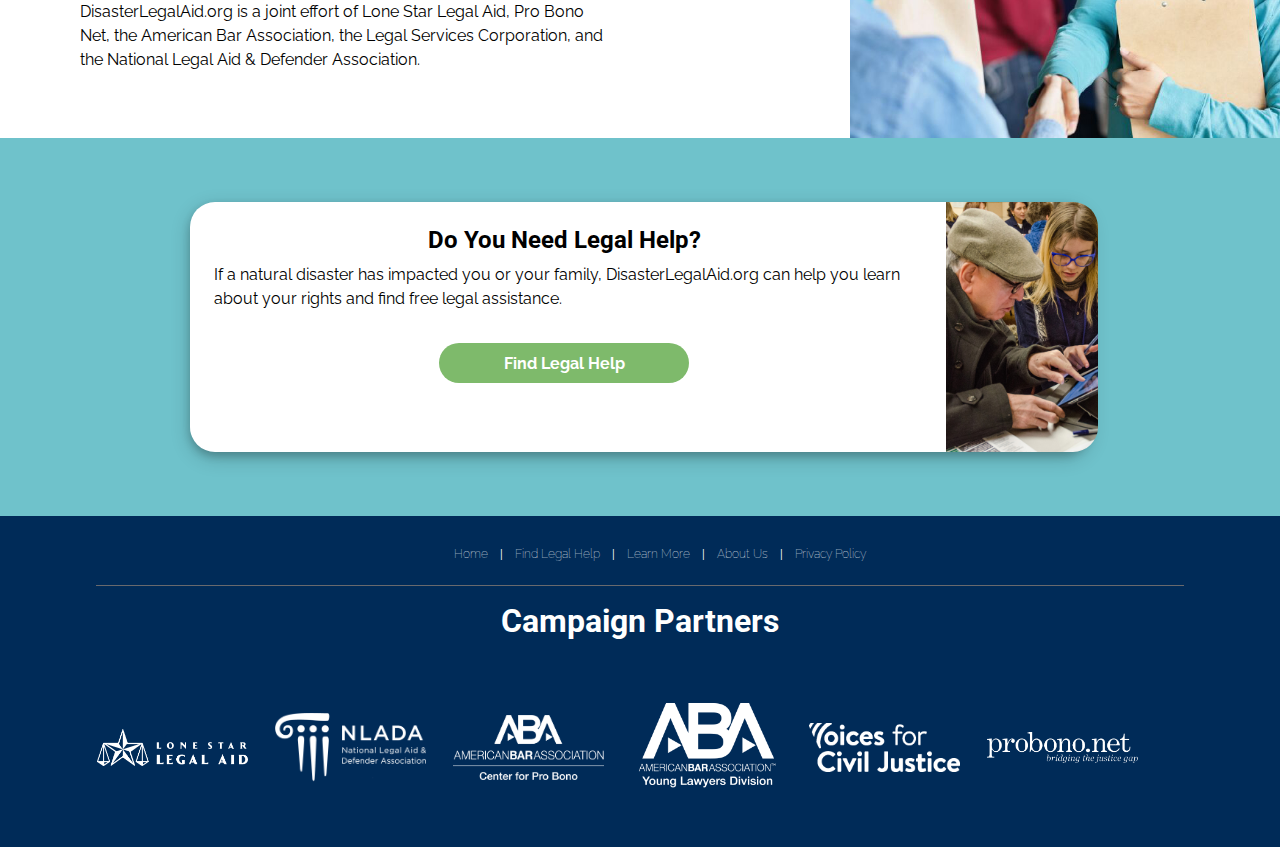
==== commit bee2dd36: "test lesson" ====
--- a/index.html
+++ b/index.html
@@ -3,7 +3,14 @@
   <head>
     <meta charset = "utf-8">
   <meta name="viewport" content="width=device-width, initial-scale=1">
-  <title>Volunteer - Disaster Legal Aid</title>
+  <title>Get Started | Disaster Legal Aid</title>
+  <link rel="canonical" href="https://www.disasterlegalaid.org/get-started/" />
+  <meta name="description" content="Communities affected by disaster need more than donated clothes and clean water - they need legal advice they can trust. Can we count on you to be there?">
+  <meta property="og:title" content="Get Started | Disaster Legal Aid" />
+  <meta property="og:type" content="website" />
+  <meta property="og:url" content="https://www.disasterlegalaid.org/get-started/" />
+  <meta property="og:image" content="https://dev.probono.net/dla-assets/image/header.jpg" />
+  <meta property="og:description" content="Communities affected by disaster need more than donated clothes and clean water - they need legal advice they can trust. Can we count on you to be there?" />
   <link rel="stylesheet" type="text/css" href="css/index.css">
   <link rel="stylesheet" href="https://stackpath.bootstrapcdn.com/bootstrap/4.3.1/css/bootstrap.min.css" integrity="sha384-ggOyR0iXCbMQv3Xipma34MD+dH/1fQ784/j6cY/iJTQUOhcWr7x9JvoRxT2MZw1T" crossorigin="anonymous">
     <link href="https://fonts.googleapis.com/css?family=Raleway" rel="stylesheet">
@@ -11,6 +18,19 @@
   <link rel="stylesheet" type="text/css" href="https://maxcdn.bootstrapcdn.com/font-awesome/4.4.0/css/font-awesome.min.css">
   <link href="https://fonts.googleapis.com/css?family=Roboto&display=swap" rel="stylesheet">
   <link href="https://fonts.googleapis.com/css?family=Raleway&display=swap" rel="stylesheet">
+  <script type="text/javascript" async="" src="https://www.google-analytics.com/analytics.js"></script>
+  <script async="" src="https://www.googletagmanager.com/gtag/js?id=UA-3254976-32"></script>
+  <script>
+			var analyticsId = "UA-3254976-32";
+			var sessionId = getCookie("SESSIONID") ? getCookie("SESSIONID") : setCookie("SESSIONID",guid(),365);
+			window.dataLayer = window.dataLayer || [];
+			function gtag(){dataLayer.push(arguments);}
+			gtag( 'js', new Date() );
+			gtag( 'config', analyticsId, {
+				'dimension1': sessionId,
+				'dimension2': Date.now()
+			});
+		</script>
   </head>
   <body class="container-fluid">
 
@@ -42,7 +62,7 @@
 </nav>
 
     <section class="header full-width">
-      <h1>WE'LL BE READY TOGETHER.</h1>
+      <h1>WE'LL not BE READY TOGETHER.</h1>
     </section>
 
     <section class="volunteer-signup full-width area-spacing">
@@ -54,15 +74,13 @@
       <div class="container form">
         <h2>Ready to Help?</h2>
 
-<!-- Script to redirect to a custom page -->
+<!-- Form Redirect -->
+
 <script type="text/javascript">var submitted=false;</script>
 <iframe name="hidden_iframe" id="hidden_iframe" style="display:none;"
 onload="if(submitted) {window.location='thankYou.html';}"></iframe>
 
-
-
-
-        <form action="https://docs.google.com/forms/d/e/1FAIpQLScfr3gOMSsjPT8p-qqspWNK3VT_Y4ADbwQ43Pd9TJvDcV4FFA/formResponse" method="post" target="hidden_iframe" onsubmit="submitted=true;">
+         <form action="https://docs.google.com/forms/d/e/1FAIpQLScfr3gOMSsjPT8p-qqspWNK3VT_Y4ADbwQ43Pd9TJvDcV4FFA/formResponse" method="post" target="hidden_iframe" onsubmit="submitted=true;">
           <p>Please enter your information below to receive more information. We’ll also get in touch when a major disaster strikes to share available opportunities.</p>
           <div class="form-name">
               <div class="form-group name-field">
